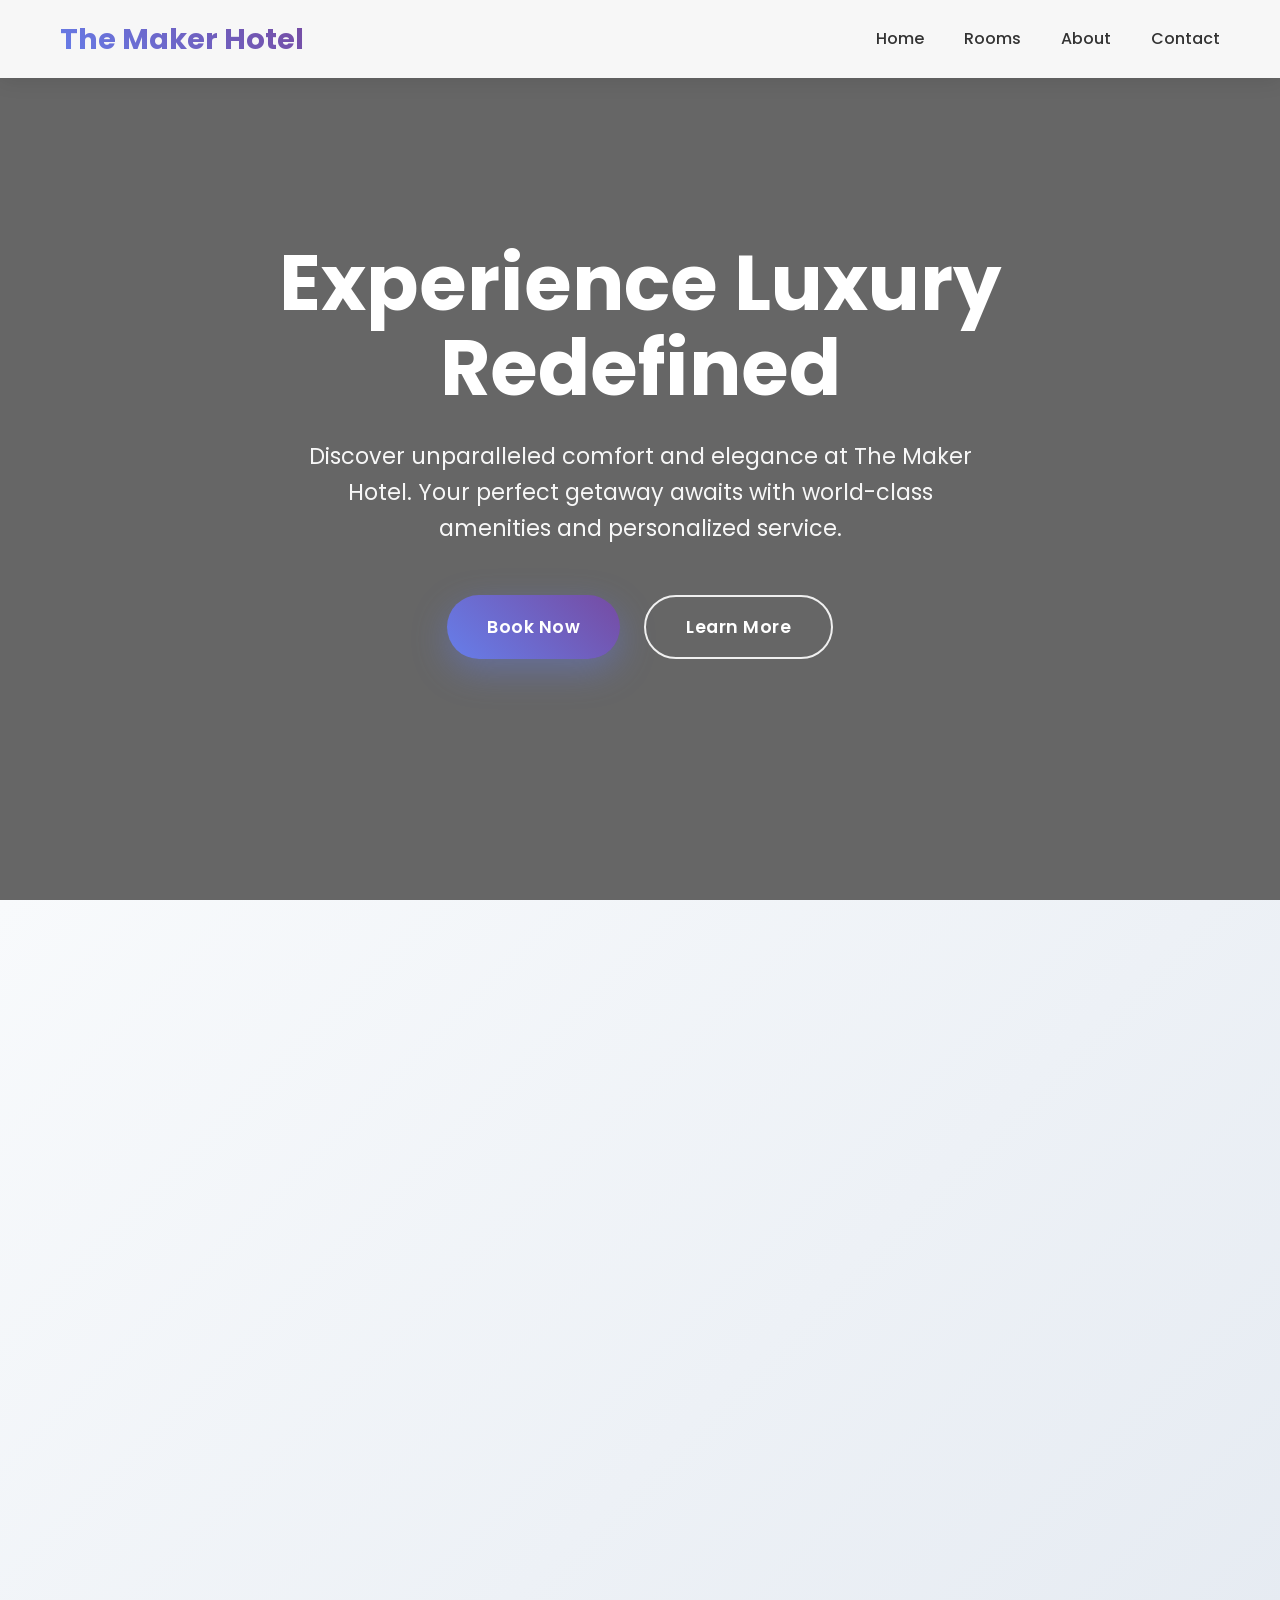
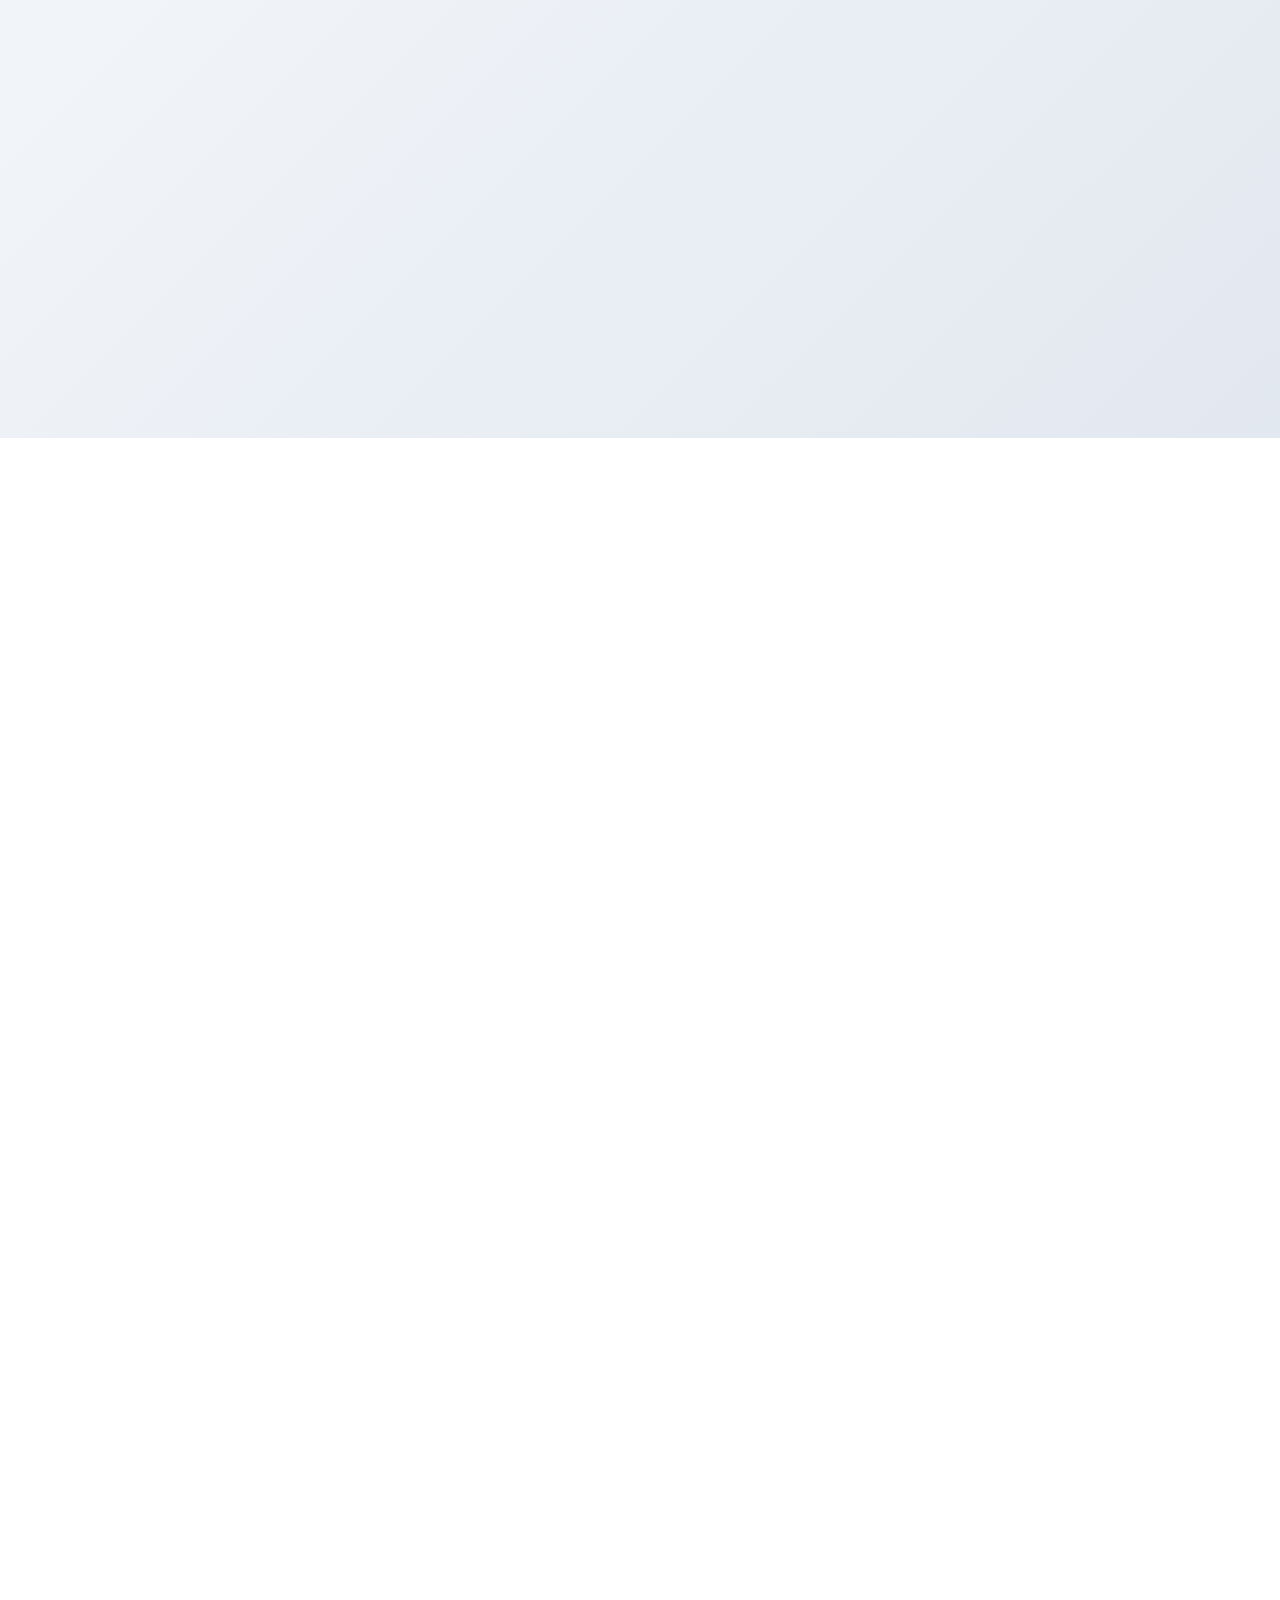
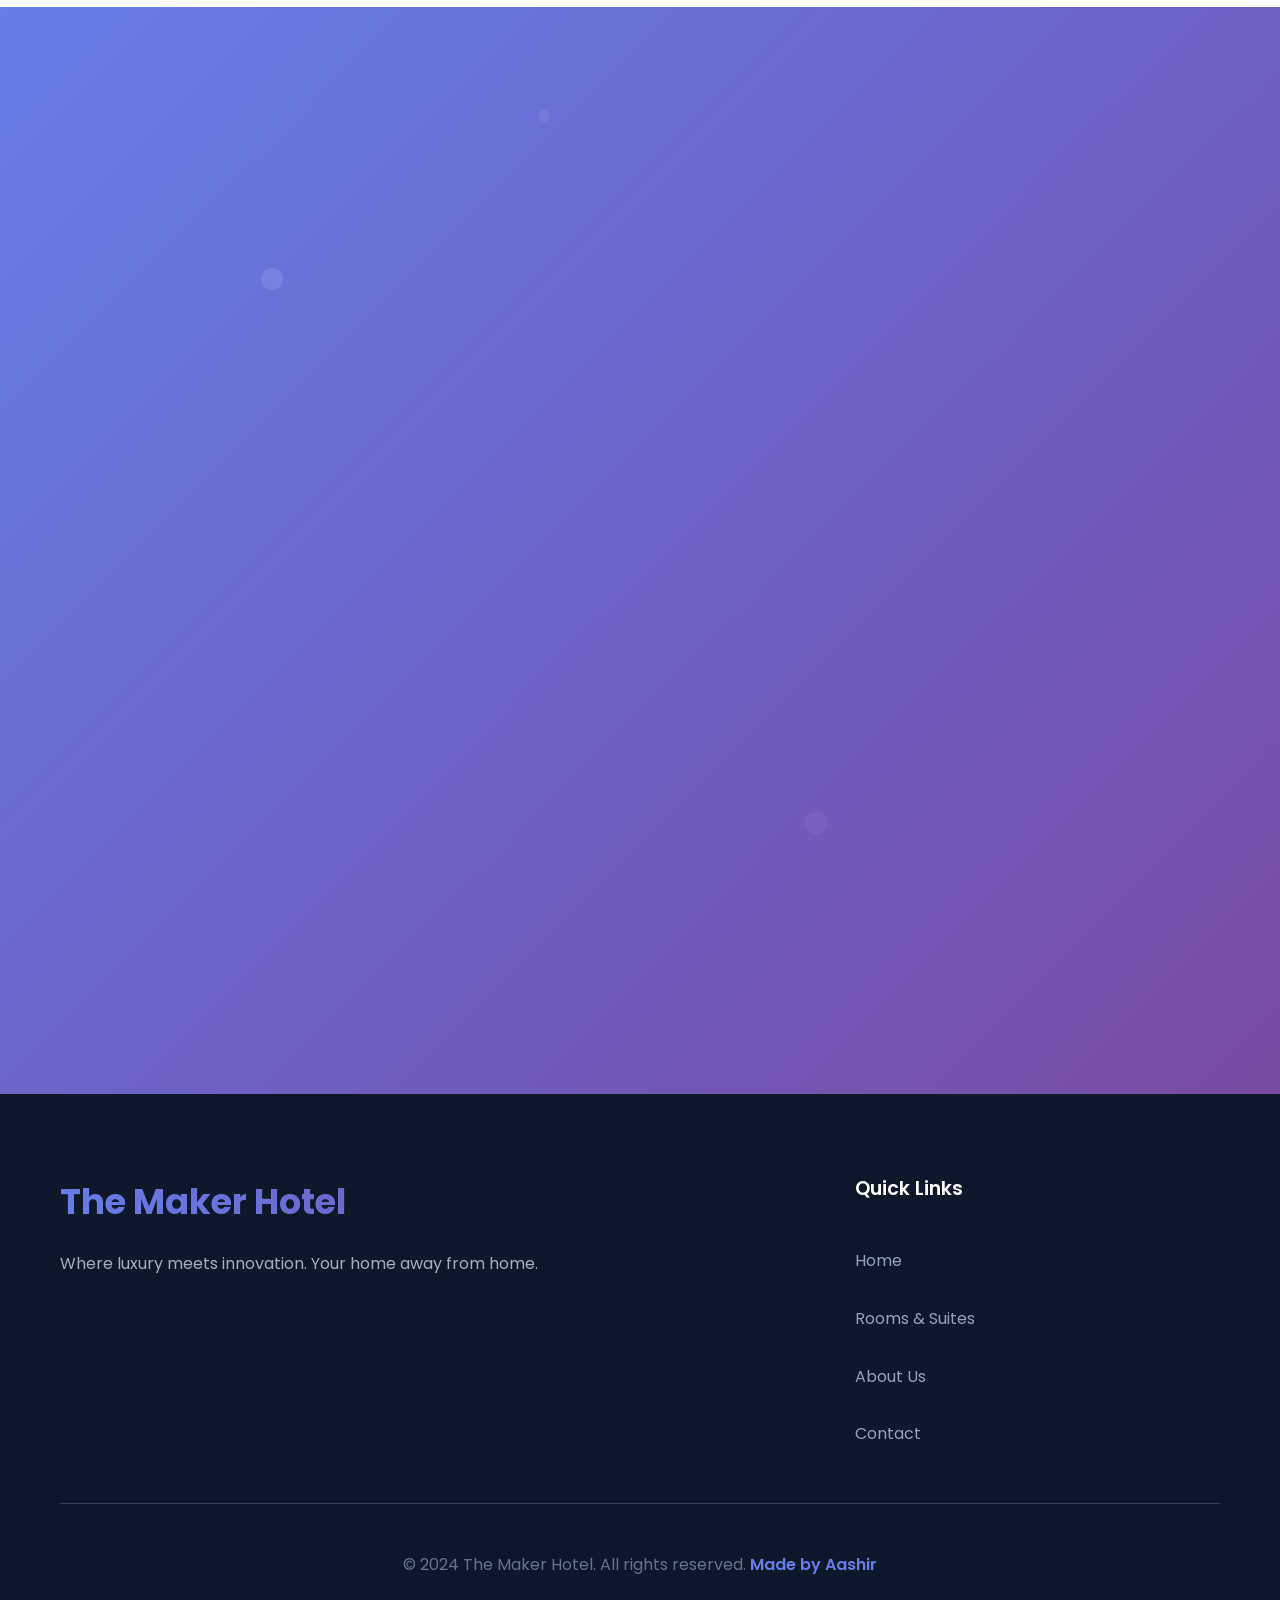
==== Hotel clone/index.html @ bcc11d8f "hotel clone Co-authored-by: Copilot <copilot@github.com>" ====
<!DOCTYPE html>
<html lang="en">
<head>
    <meta charset="UTF-8">
    <meta name="viewport" content="width=device-width, initial-scale=1.0">
    <title>The Maker Hotel - Luxury & Comfort</title>
    <link href="https://fonts.googleapis.com/css2?family=Poppins:wght@300;400;600;700&display=swap" rel="stylesheet">
    <link rel="stylesheet" href="styles.css">
</head>
<body>
    <!-- Header -->
    <header class="header">
        <nav class="navbar">
            <div class="nav-container">
                <div class="logo">
                    <h2>The Maker Hotel</h2>
                </div>
                <ul class="nav-menu" id="navMenu">
                    <li><a href="#home">Home</a></li>
                    <li><a href="#rooms">Rooms</a></li>
                    <li><a href="#about">About</a></li>
                    <li><a href="#contact">Contact</a></li>
                </ul>
                <div class="hamburger" id="hamburger">
                    <span></span>
                    <span></span>
                    <span></span>
                </div>
            </div>
        </nav>
    </header>

    <!-- Hero Section -->
    <section id="home" class="hero">
        <div class="hero-content">
            <h1>Experience Luxury Redefined</h1>
            <p>Discover unparalleled comfort and elegance at The Maker Hotel. Your perfect getaway awaits with world-class amenities and personalized service.</p>
            <div class="hero-buttons">
                <a href="#rooms" class="btn btn-primary">Book Now</a>
                <a href="#about" class="btn btn-secondary">Learn More</a>
            </div>
        </div>
    </section>

    <!-- Rooms Section -->
    <section id="rooms" class="rooms">
        <div class="container">
            <h2 class="section-title fade-in-up">Our Signature Rooms</h2>
            <div class="rooms-grid">
                <article class="room-card fade-in-up">
                    <div class="room-image">
                        <img src="https://images.unsplash.com/photo-1571896349842-33c89424de2d?w=500&h=300&fit=crop" alt="Deluxe Suite" loading="lazy">
                    </div>
                    <div class="room-info">
                        <h3>Deluxe Suite</h3>
                        <p>Spacious 650 sq ft suite featuring modern amenities, king bed, and breathtaking city skyline views from private balcony.</p>
                        <div class="room-price">$250<span>/night</span></div>
                        <a href="#" class="btn btn-primary">Book Now</a>
                    </div>
                </article>
                <article class="room-card fade-in-up">
                    <div class="room-image">
                        <img src="https://images.unsplash.com/photo-1566073771259-6a8506099945?w=500&h=300&fit=crop" alt="Executive Room" loading="lazy">
                    </div>
                    <div class="room-info">
                        <h3>Executive Room</h3>
                        <p>Perfect for business travelers with ergonomic work desk, high-speed WiFi, and premium business amenities.</p>
                        <div class="room-price">$180<span>/night</span></div>
                        <a href="#" class="btn btn-primary">Book Now</a>
                    </div>
                </article>
                <article class="room-card fade-in-up">
                    <div class="room-image">
                        <img src="https://images.unsplash.com/photo-1578683015141-399f1f23f8bb?w=500&h=300&fit=crop" alt="Family Suite" loading="lazy">
                    </div>
                    <div class="room-info">
                        <h3>Family Suite</h3>
                        <p>Comfortable 2-bedroom suite perfect for families, with connecting rooms, kids amenities, and spacious living area.</p>
                        <div class="room-price">$320<span>/night</span></div>
                        <a href="#" class="btn btn-primary">Book Now</a>
                    </div>
                </article>
            </div>
        </div>
    </section>

    <!-- About Section -->
    <section id="about" class="about">
        <div class="container">
            <div class="about-content fade-in-up">
                <div class="about-text">
                    <h2>Why Choose The Maker Hotel?</h2>
                    <p>Located in the vibrant heart of the city, The Maker Hotel seamlessly blends contemporary luxury with genuine hospitality. Our cutting-edge design and world-class facilities create an unforgettable experience for leisure and business travelers alike.</p>
                    <ul class="features">
                        <li>✓ 24/7 Personalized Concierge</li>
                        <li>✓ Rooftop Infinity Pool & Spa</li>
                        <li>✓ Michelin-Starred Restaurant</li>
                        <li>✓ Complimentary High-Speed WiFi</li>
                        <li>✓ 24-Hour Fitness Center</li>
                        <li>✓ Valet Parking & EV Charging</li>
                    </ul>
                </div>
                <div class="about-image">
                    <img src="https://images.unsplash.com/photo-1564507592333-c9164b6b0ce5?w=600&h=450&fit=crop" alt="Hotel Lobby" loading="lazy">
                </div>
            </div>
        </div>
    </section>

    <!-- Contact Section -->
    <section id="contact" class="contact">
        <div class="container">
            <h2 class="section-title fade-in-up">Get In Touch</h2>
            <div class="contact-content fade-in-up">
                <div class="contact-info">
                    <div class="contact-item">
                        <h3>📍 Address</h3>
                        <p>123 Maker Street<br>City Center, NYC 10001<br>United States</p>
                    </div>
                    <div class="contact-item">
                        <h3>📞 Phone</h3>
                        <p>+1 (555) 123-4567<br>Available 24/7</p>
                    </div>
                    <div class="contact-item">
                        <h3>✉️ Email</h3>
                        <p>hello@themakerhotel.com<br>reservations@themakerhotel.com</p>
                    </div>
                </div>
                <form class="contact-form" onsubmit="alert('Thank you for your message! We will contact you within 24 hours.'); return false;">
                    <input type="text" placeholder="Your Name *" required>
                    <input type="email" placeholder="Your Email *" required>
                    <input type="tel" placeholder="Your Phone">
                    <textarea placeholder="Tell us about your stay requirements..." rows="5" required></textarea>
                    <button type="submit" class="btn btn-primary">Send Message</button>
                </form>
            </div>
        </div>
    </section>

    <!-- Footer -->
    <footer class="footer">
        <div class="container">
            <div class="footer-content">
                <div class="footer-brand">
                    <h3>The Maker Hotel</h3>
                    <p>Where luxury meets innovation. Your home away from home.</p>
                </div>
                <div class="footer-links">
                    <h4>Quick Links</h4>
                    <a href="#home">Home</a>
                    <a href="#rooms">Rooms & Suites</a>
                    <a href="#about">About Us</a>
                    <a href="#contact">Contact</a>
                </div>
            </div>
            <div class="footer-bottom">
                <p>&copy; 2024 The Maker Hotel. All rights reserved. <strong>Made by Aashir</strong></p>
            </div>
        </div>
    </footer>
</body>
</html>
---- Hotel clone/styles.css ----
/* Reset & Base Styles */
* {
    margin: 0;
    padding: 0;
    box-sizing: border-box;
}

body {
    font-family: 'Poppins', sans-serif;
    line-height: 1.6;
    color: #333;
    overflow-x: hidden;
}

.container {
    max-width: 1200px;
    margin: 0 auto;
    padding: 0 20px;
}

/* Header */
.header {
    position: fixed;
    top: 0;
    width: 100%;
    background: rgba(255, 255, 255, 0.95);
    backdrop-filter: blur(10px);
    z-index: 1000;
    box-shadow: 0 2px 20px rgba(0,0,0,0.1);
}

.navbar {
    padding: 1rem 0;
}

.nav-container {
    max-width: 1200px;
    margin: 0 auto;
    padding: 0 20px;
    display: flex;
    justify-content: space-between;
    align-items: center;
}

.logo h2 {
    background: linear-gradient(45deg, #667eea 0%, #764ba2 100%);
    background-clip: text;
    -webkit-background-clip: text;
    -webkit-text-fill-color: transparent;
    font-weight: 700;
    font-size: 1.8rem;
}

.nav-menu {
    display: flex;
    list-style: none;
    gap: 2.5rem;
}

.nav-menu a {
    text-decoration: none;
    color: #333;
    font-weight: 500;
    font-size: 1rem;
    transition: color 0.3s ease;
    position: relative;
    padding: 0.5rem 0;
}

.nav-menu a:hover {
    color: #667eea;
}

.nav-menu a:hover::after {
    content: '';
    position: absolute;
    width: 100%;
    height: 2px;
    bottom: 0;
    left: 0;
    background: linear-gradient(45deg, #667eea, #764ba2);
    border-radius: 1px;
}

.hamburger {
    display: none;
    flex-direction: column;
    cursor: pointer;
    gap: 4px;
}

.hamburger span {
    width: 25px;
    height: 3px;
    background: #333;
    transition: all 0.3s ease;
    border-radius: 2px;
}

/* Hero Section */
.hero {
    height: 100vh;
    background: linear-gradient(rgba(0,0,0,0.6), rgba(0,0,0,0.6)), 
                url('https://images.unsplash.com/photo-1566073771259-6a8506099945?w=1920&h=1080&fit=crop');
    background-size: cover;
    background-position: center;
    background-attachment: fixed;
    display: flex;
    align-items: center;
    justify-content: center;
    text-align: center;
    color: white;
}

.hero-content {
    max-width: 900px;
    padding: 0 20px;
}

.hero-content h1 {
    font-size: clamp(2.8rem, 6vw, 5rem);
    margin-bottom: 1.8rem;
    font-weight: 700;
    line-height: 1.1;
}

.hero-content p {
    font-size: clamp(1.1rem, 2.5vw, 1.4rem);
    margin-bottom: 3rem;
    opacity: 0.95;
    max-width: 700px;
    margin-left: auto;
    margin-right: auto;
}

.hero-buttons {
    display: flex;
    gap: 1.5rem;
    justify-content: center;
    flex-wrap: wrap;
}

.btn {
    padding: 16px 40px;
    border-radius: 50px;
    text-decoration: none;
    font-weight: 600;
    font-size: 1.1rem;
    transition: all 0.4s cubic-bezier(0.4, 0, 0.2, 1);
    display: inline-flex;
    align-items: center;
    gap: 12px;
    letter-spacing: 0.5px;
}

.btn-primary {
    background: linear-gradient(45deg, #667eea 0%, #764ba2 100%);
    color: white;
    box-shadow: 0 12px 35px rgba(102, 126, 234, 0.4);
}

.btn-primary:hover {
    transform: translateY(-6px);
    box-shadow: 0 25px 50px rgba(102, 126, 234, 0.5);
}

.btn-secondary {
    background: transparent;
    color: white;
    border: 2px solid rgba(255,255,255,0.9);
}

.btn-secondary:hover {
    background: rgba(255,255,255,0.95);
    color: #333;
    transform: translateY(-4px);
    box-shadow: 0 15px 35px rgba(0,0,0,0.2);
}

/* Section Titles */
.section-title {
    text-align: center;
    font-size: clamp(2.2rem, 5vw, 3.5rem);
    margin-bottom: 5rem;
    color: #2c3e50;
    position: relative;
    font-weight: 700;
}

.section-title::after {
    content: '';
    position: absolute;
    width: 100px;
    height: 5px;
    background: linear-gradient(45deg, #667eea, #764ba2);
    bottom: -20px;
    left: 50%;
    transform: translateX(-50%);
    border-radius: 3px;
}

/* Rooms Section */
.rooms {
    padding: 140px 0;
    background: linear-gradient(135deg, #f8fafc 0%, #e2e8f0 100%);
}

.rooms-grid {
    display: flex;
    gap: 2.5rem;
    flex-wrap: wrap;
    justify-content: center;
}

.room-card {
    background: white;
    border-radius: 30px;
    overflow: hidden;
    box-shadow: 0 30px 60px rgba(0,0,0,0.12);
    transition: all 0.5s cubic-bezier(0.4, 0, 0.2, 1);
    flex: 1;
    min-width: 340px;
    max-width: 400px;
}

.room-card:hover {
    transform: translateY(-20px) scale(1.02);
    box-shadow: 0 50px 100px rgba(0,0,0,0.2);
}

.room-image {
    height: 250px;
    overflow: hidden;
}

.room-image img {
    width: 100%;
    height: 100%;
    object-fit: cover;
    transition: transform 0.6s ease;
}

.room-card:hover .room-image img {
    transform: scale(1.15);
}

.room-info {
    padding: 3rem 2.5rem 2.5rem;
}

.room-info h3 {
    font-size: 1.8rem;
    margin-bottom: 1.2rem;
    color: #2c3e50;
    font-weight: 700;
}

.room-info p {
    color: #64748b;
    margin-bottom: 2rem;
    line-height: 1.8;
}

.room-price {
    font-size: 1.8rem;
    font-weight: 800;
    color: #667eea;
    margin-bottom: 2rem;
}

.room-price span {
    font-size: 1rem;
    font-weight: 500;
    color: #94a3b8;
}

/* About Section */
.about {
    padding: 140px 0;
    background: #ffffff;
}

.about-content {
    display: flex;
    gap: 6rem;
    align-items: flex-start;
    flex-wrap: wrap;
}

.about-text {
    flex: 1;
    min-width: 320px;
}

.about-text h2 {
    font-size: clamp(2.5rem, 5vw, 3.5rem);
    margin-bottom: 2rem;
    color: #1e293b;
    line-height: 1.1;
}

.about-text p {
    font-size: 1.2rem;
    color: #64748b;
    margin-bottom: 3rem;
    line-height: 1.9;
}

.features {
    list-style: none;
    display: flex;
    flex-direction: column;
    gap: 1.2rem;
}

.features li {
    font-size: 1.15rem;
    color: #475569;
    padding: 1.2rem 1.5rem;
    background: linear-gradient(135deg, #f1f5f9, #e2e8f0);
    border-radius: 16px;
    border-left: 5px solid #667eea;
    transition: all 0.3s ease;
}

.features li:hover {
    transform: translateX(8px);
    box-shadow: 0 10px 30px rgba(102, 126, 234, 0.15);
}

.about-image {
    flex: 1;
    min-width: 320px;
}

.about-image img {
    width: 100%;
    border-radius: 30px;
    box-shadow: 0 40px 80px rgba(0,0,0,0.15);
}

/* Contact Section */
.contact {
    padding: 140px 0;
    background: linear-gradient(135deg, #667eea 0%, #764ba2 100%);
    color: white;
    position: relative;
    overflow: hidden;
}

.contact::before {
    content: '';
    position: absolute;
    top: 0;
    left: 0;
    right: 0;
    bottom: 0;
    background: url('data:image/svg+xml,<svg xmlns="http://www.w3.org/2000/svg" viewBox="0 0 100 100"><defs><pattern id="grain" width="100" height="100" patternUnits="userSpaceOnUse"><circle cx="25" cy="25" r="1" fill="white" opacity="0.1"/><circle cx="75" cy="75" r="1" fill="white" opacity="0.05"/><circle cx="50" cy="10" r="0.5" fill="white" opacity="0.08"/></pattern></defs><rect width="100" height="100" fill="url(%23grain)"/></svg>');
    pointer-events: none;
}

.contact-content {
    display: flex;
    gap: 6rem;
    flex-wrap: wrap;
    align-items: flex-start;
    position: relative;
    z-index: 1;
}

.contact-info {
    flex: 1;
    min-width: 300px;
}

.contact-item {
    margin-bottom: 3rem;
    opacity: 0.95;
}

.contact-item h3 {
    font-size: 1.5rem;
    margin-bottom: 1rem;
    color: white;
    display: flex;
    align-items: center;
    gap: 12px;
}

.contact-item p {
    line-height: 1.7;
    font-size: 1.1rem;
}

.contact-form {
    flex: 1;
    min-width: 320px;
    display: flex;
    flex-direction: column;
    gap: 1.8rem;
    background: rgba(255,255,255,0.12);
    padding: 3rem;
    border-radius: 30px;
    backdrop-filter: blur(20px);
    border: 1px solid rgba(255,255,255,0.2);
}

.contact-form input,
.contact-form textarea {
    padding: 20px;
    border: none;
    border-radius: 20px;
    font-family: inherit;
    font-size: 1.05rem;
    background: rgba(255,255,255,0.92);
    color: #333;
    transition: all 0.4s ease;
}

.contact-form input::placeholder,
.contact-form textarea::placeholder {
    color: #94a3b8;
}

.contact-form input:focus,
.contact-form textarea:focus {
    outline: none;
    background: white;
    transform: translateY(-3px);
    box-shadow: 0 20px 40px rgba(0,0,0,0.15);
}

.contact-form textarea {
    resize: vertical;
    min-height: 140px;
}

/* Footer */
.footer {
    background: #0f172a;
    color: #cbd5e1;
    padding: 5rem 0 2rem;
}

.footer-content {
    display: flex;
    justify-content: space-between;
    align-items: flex-start;
    flex-wrap: wrap;
    gap: 4rem;
    margin-bottom: 3rem;
}

.footer-brand {
    flex: 2;
    min-width: 280px;
}

.footer-brand h3 {
    font-size: 2.2rem;
    background: linear-gradient(45deg, #667eea, #764ba2);
    background-clip: text;
    -webkit-background-clip: text;
    -webkit-text-fill-color: transparent;
    margin-bottom: 1.2rem;
    font-weight: 700;
}

.footer-brand p {
    opacity: 0.8;
    line-height: 1.7;
}

.footer-links {
    display: flex;
    flex-direction: column;
    gap: 1rem;
    flex: 1;
}

.footer-links h4 {
    color: white;
    margin-bottom: 1.2rem;
    font-size: 1.2rem;
    font-weight: 600;
}

.footer-links a {
    color: #94a3b8;
    text-decoration: none;
    transition: all 0.3s ease;
    padding: 0.5rem 0;
}

.footer-links a:hover {
    color: #667eea;
    transform: translateX(8px);
}

.footer-bottom {
    text-align: center;
    padding-top: 3rem;
    border-top: 1px solid #334155;
    color: #64748b;
    font-size: 1rem;
}

.footer-bottom strong {
    color: #667eea;
    font-weight: 600;
}

/* Animations */
.fade-in-up {
    opacity: 0;
    transform: translateY(50px);
    transition: all 1s cubic-bezier(0.4, 0, 0.2, 1);
}

.fade-in-up.visible {
    opacity: 1;
    transform: translateY(0);
}

/* Responsive Design */
@media (max-width: 1200px) {
    .about-content,
    .contact-content {
        flex-direction: column;
        gap: 4rem;
    }
}

@media (max-width: 768px) {
    .hamburger {
        display: flex;
    }

    .nav-menu {
        position: fixed;
        left: -100%;
        top: 85px;
        flex-direction: column;
        background: rgba(255,255,255,0.98);
        width: 100%;
        text-align: center;
        padding: 4rem 0;
        box-shadow: 0 20px 40px rgba(0,0,0,0.1);
        transition: left 0.4s ease;
        gap: 1.5rem;
    }

    .nav-menu.active {
        left: 0;
    }

    .hero-buttons {
        flex-direction: column;
        align-items: center;
    }

    .rooms-grid {
        flex-direction: column;
        align-items: center;
    }

    .room-card {
        min-width: 100%;
        max-width: 450px;
    }

    .footer-content {
        flex-direction: column;
        text-align: center;
        gap: 3rem;
    }
}

@media (max-width: 480px) {
    .hero-content {
        padding: 0 15px;
    }

    .hero-content h1 {
        font-size: 2.5rem;
    }

    .section-title {
        font-size: 2.2rem;
    }

    .contact-form {
        padding: 2.5rem 2rem;
    }

    .btn {
        padding: 14px 30px;
        font-size: 1rem;
        width: 100%;
        justify-content: center;
    }

    .room-info {
        padding: 2rem 2rem 2rem;
    }
}

/* Performance */
img {
    max-width: 100%;
    height: auto;
}
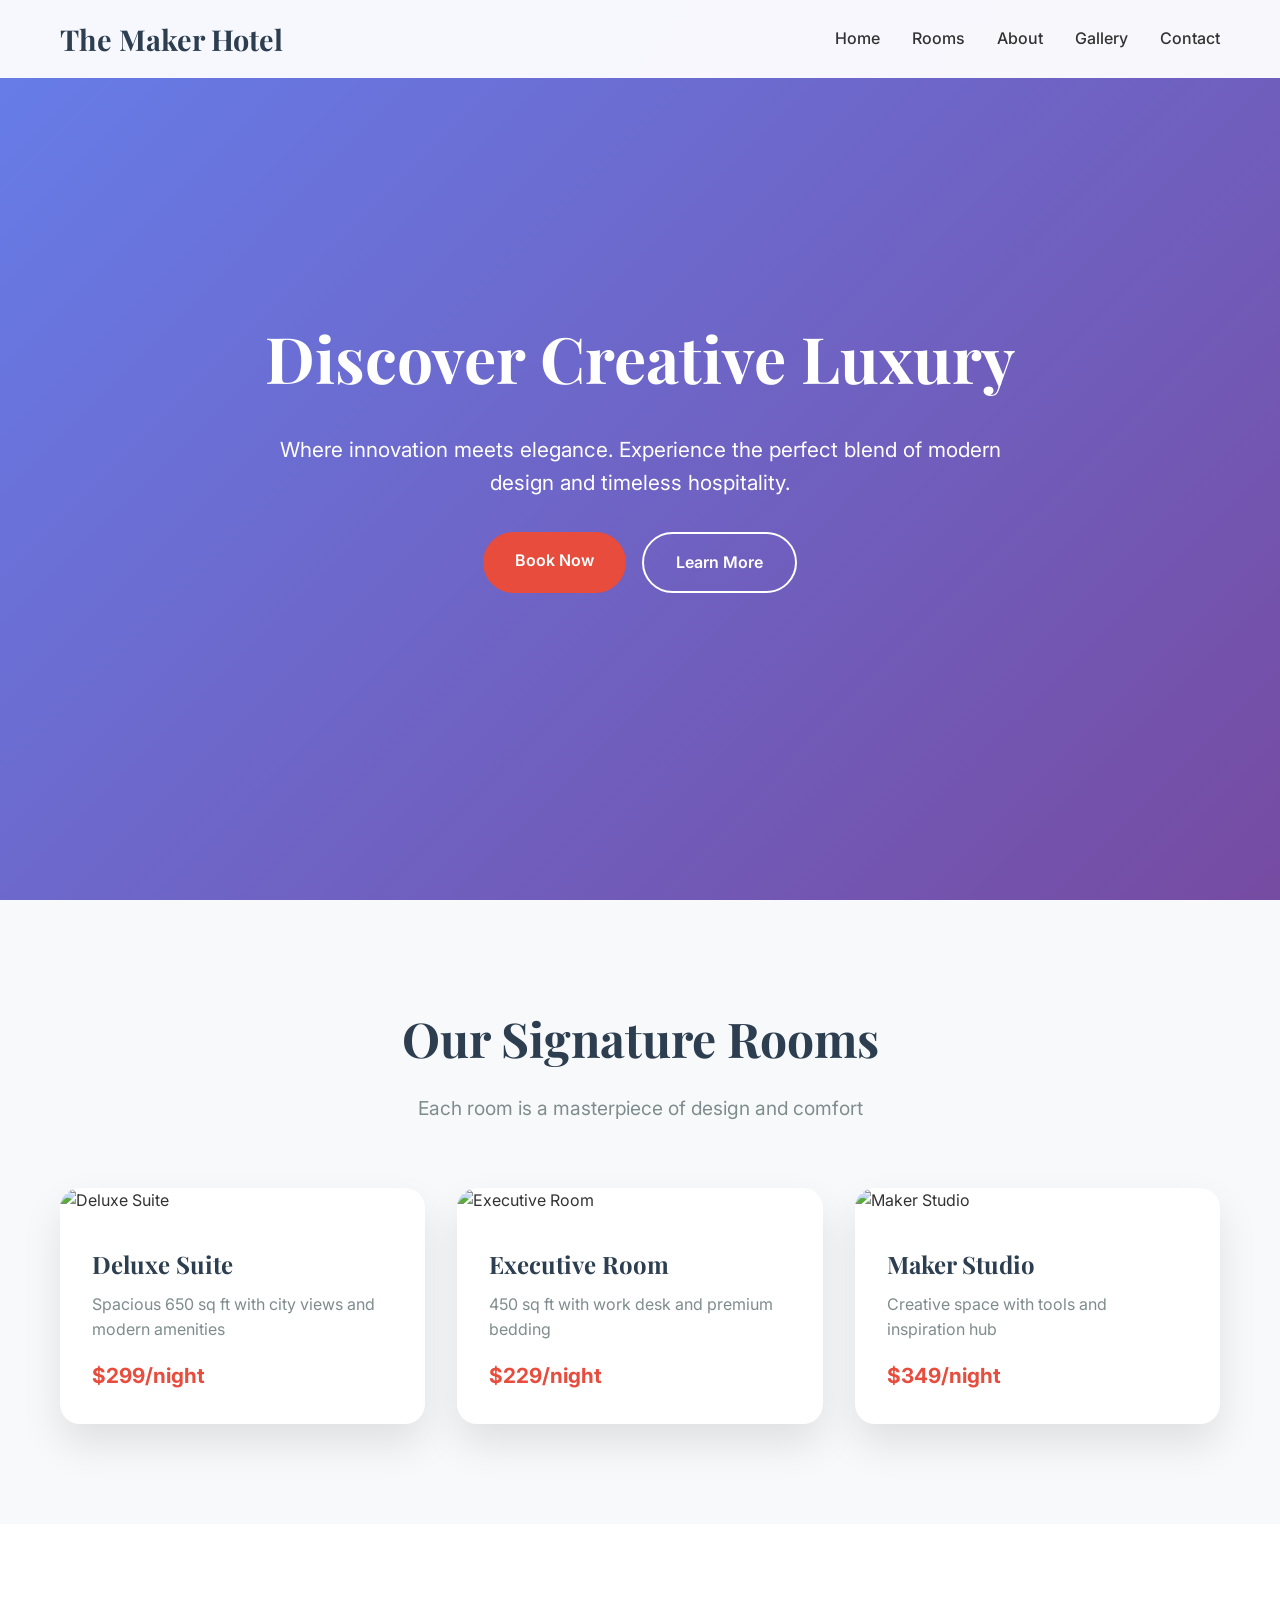
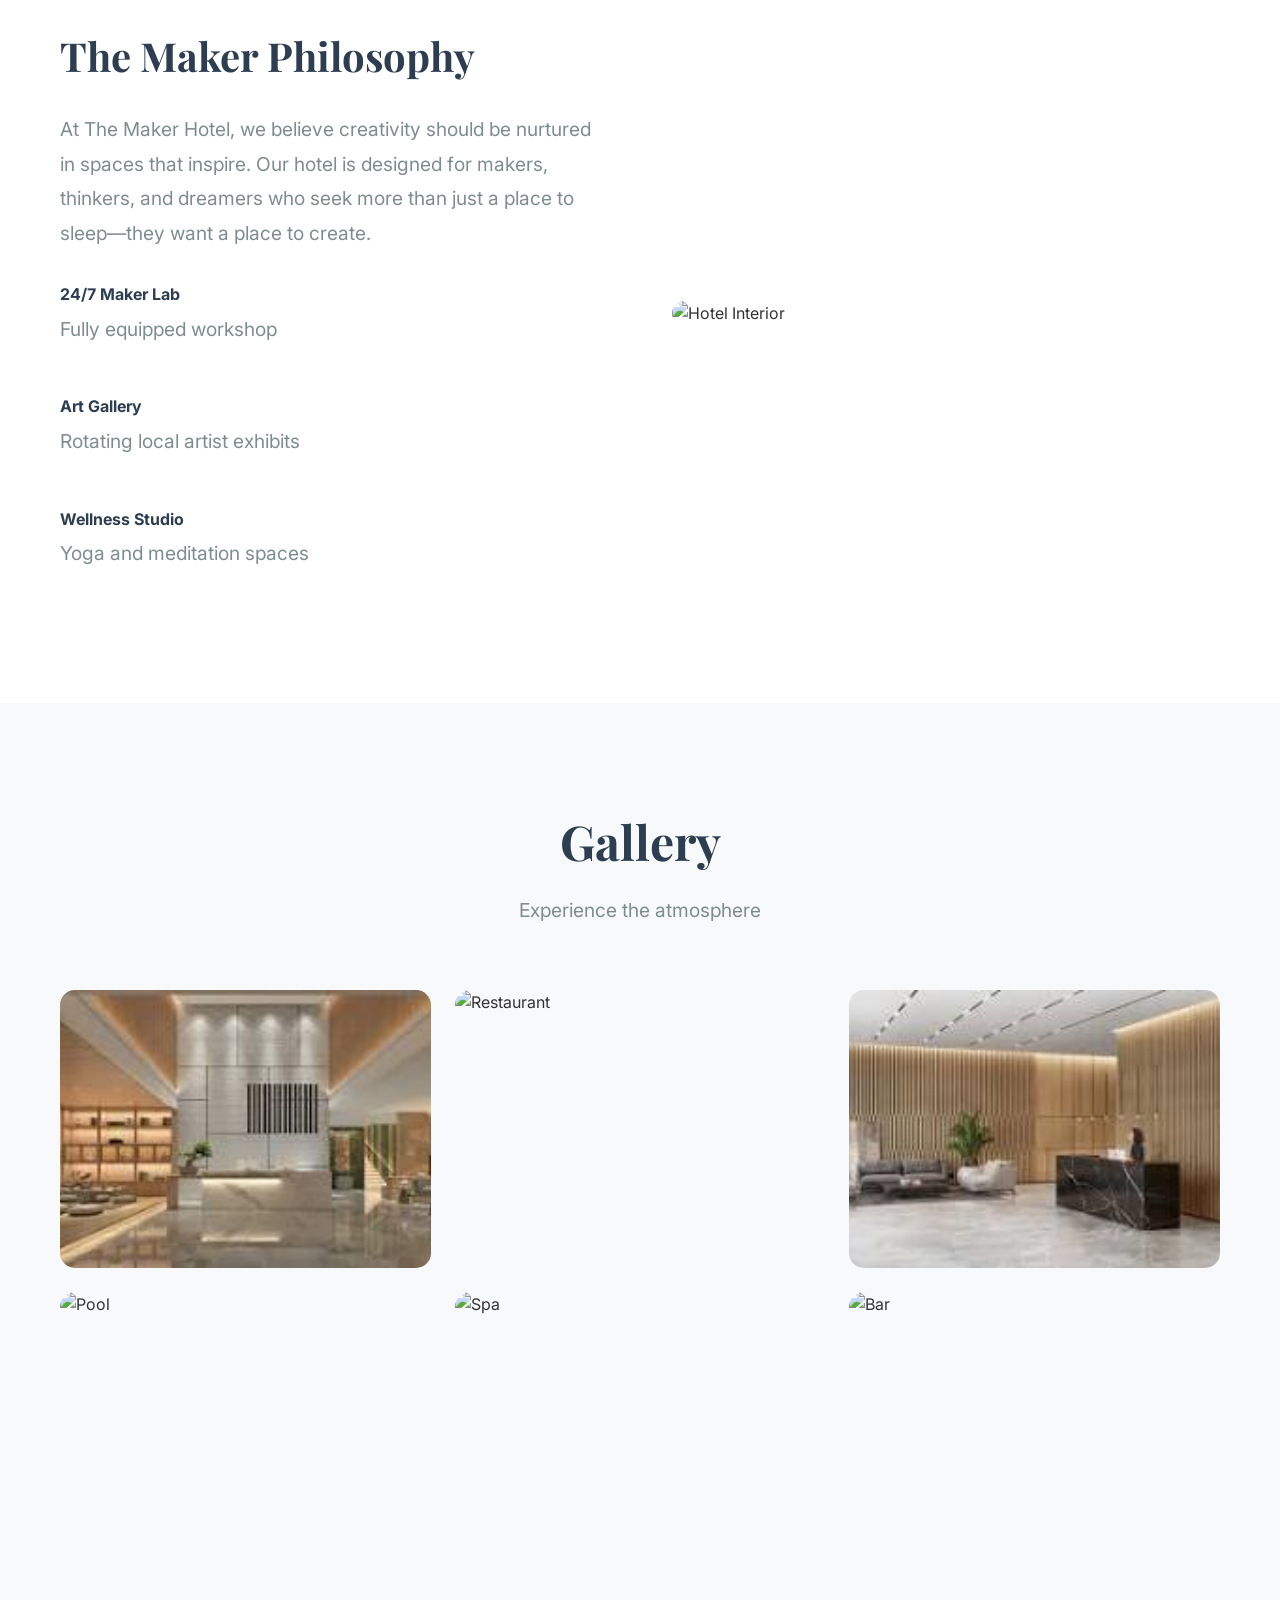
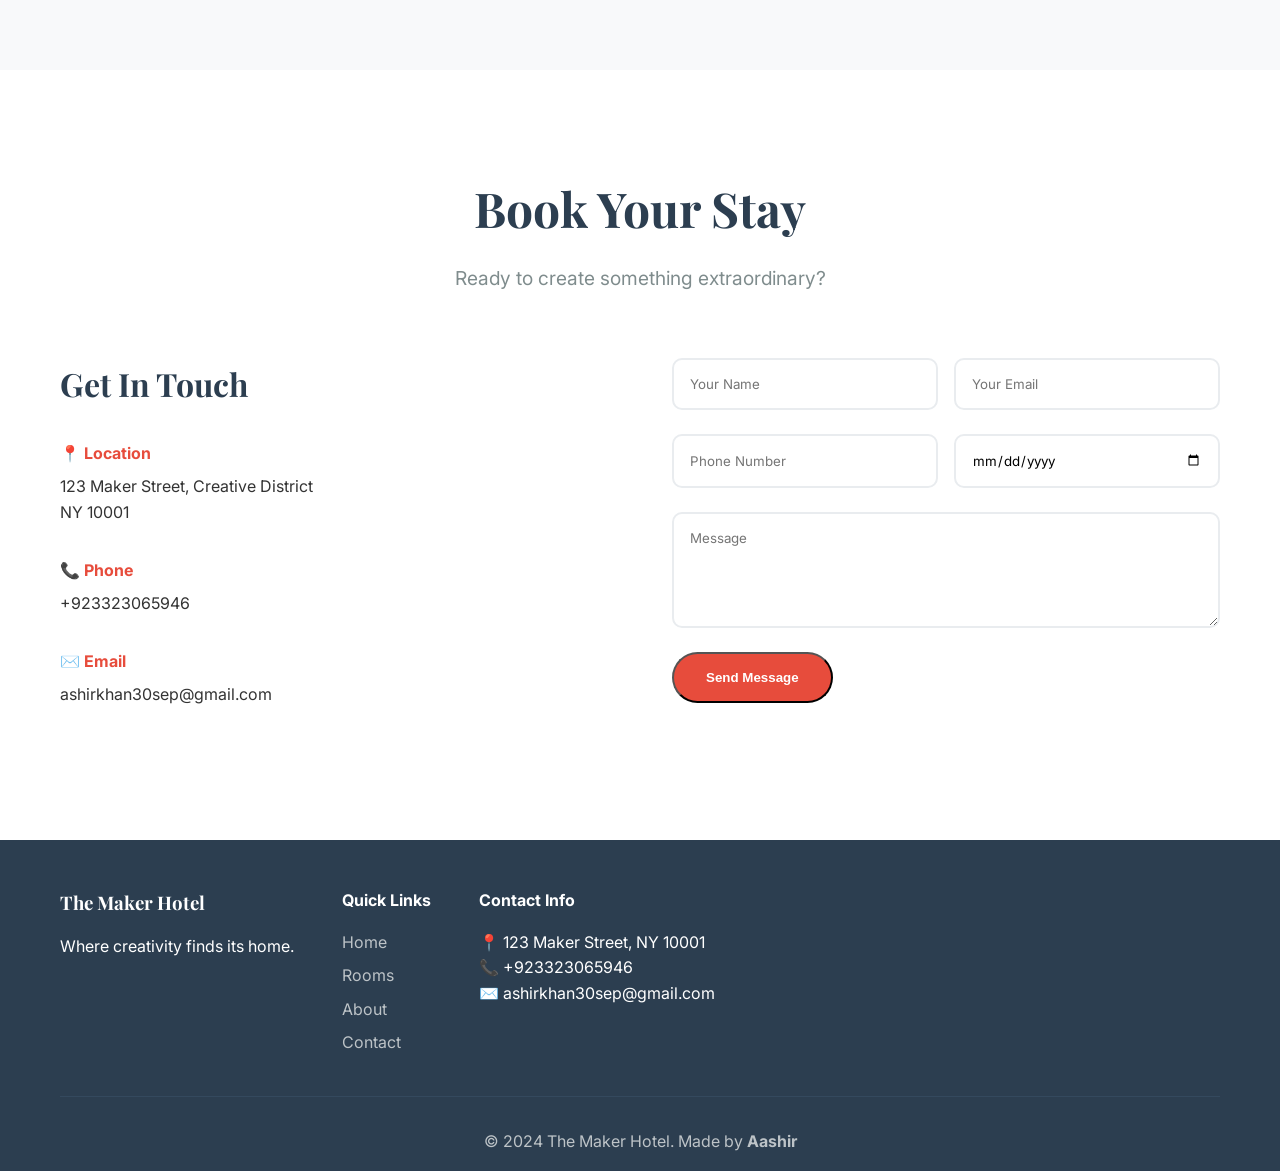
==== commit 876f4492: "Hotel Clone" ====
--- a/Hotel clone/index.html
+++ b/Hotel clone/index.html
@@ -3,9 +3,9 @@
 <head>
     <meta charset="UTF-8">
     <meta name="viewport" content="width=device-width, initial-scale=1.0">
-    <title>The Maker Hotel - Luxury & Comfort</title>
-    <link href="https://fonts.googleapis.com/css2?family=Poppins:wght@300;400;600;700&display=swap" rel="stylesheet">
+    <title>The Maker Hotel - Luxury & Creativity</title>
     <link rel="stylesheet" href="styles.css">
+    <link href="https://fonts.googleapis.com/css2?family=Playfair+Display:wght@400;700&family=Inter:wght@300;400;500;600&display=swap" rel="stylesheet">
 </head>
 <body>
     <!-- Header -->
@@ -15,13 +15,14 @@
                 <div class="logo">
                     <h2>The Maker Hotel</h2>
                 </div>
-                <ul class="nav-menu" id="navMenu">
+                <ul class="nav-menu">
                     <li><a href="#home">Home</a></li>
                     <li><a href="#rooms">Rooms</a></li>
                     <li><a href="#about">About</a></li>
+                    <li><a href="#gallery">Gallery</a></li>
                     <li><a href="#contact">Contact</a></li>
                 </ul>
-                <div class="hamburger" id="hamburger">
+                <div class="hamburger">
                     <span></span>
                     <span></span>
                     <span></span>
@@ -33,8 +34,8 @@
     <!-- Hero Section -->
     <section id="home" class="hero">
         <div class="hero-content">
-            <h1>Experience Luxury Redefined</h1>
-            <p>Discover unparalleled comfort and elegance at The Maker Hotel. Your perfect getaway awaits with world-class amenities and personalized service.</p>
+            <h1>Discover Creative Luxury</h1>
+            <p>Where innovation meets elegance. Experience the perfect blend of modern design and timeless hospitality.</p>
             <div class="hero-buttons">
                 <a href="#rooms" class="btn btn-primary">Book Now</a>
                 <a href="#about" class="btn btn-secondary">Learn More</a>
@@ -45,41 +46,41 @@
     <!-- Rooms Section -->
     <section id="rooms" class="rooms">
         <div class="container">
-            <h2 class="section-title fade-in-up">Our Signature Rooms</h2>
+            <div class="section-header">
+                <h2>Our Signature Rooms</h2>
+                <p>Each room is a masterpiece of design and comfort</p>
+            </div>
             <div class="rooms-grid">
-                <article class="room-card fade-in-up">
+                <div class="room-card">
                     <div class="room-image">
-                        <img src="https://images.unsplash.com/photo-1571896349842-33c89424de2d?w=500&h=300&fit=crop" alt="Deluxe Suite" loading="lazy">
+                        <img src="https://images.unsplash.com/photo-1571896349840-0d6f5f44a7ab?w=400&h=300&fit=crop" alt="Deluxe Suite">
                     </div>
                     <div class="room-info">
                         <h3>Deluxe Suite</h3>
-                        <p>Spacious 650 sq ft suite featuring modern amenities, king bed, and breathtaking city skyline views from private balcony.</p>
-                        <div class="room-price">$250<span>/night</span></div>
-                        <a href="#" class="btn btn-primary">Book Now</a>
-                    </div>
-                </article>
-                <article class="room-card fade-in-up">
+                        <p>Spacious 650 sq ft with city views and modern amenities</p>
+                        <div class="room-price">$299/night</div>
+                    </div>
+                </div>
+                <div class="room-card">
                     <div class="room-image">
-                        <img src="https://images.unsplash.com/photo-1566073771259-6a8506099945?w=500&h=300&fit=crop" alt="Executive Room" loading="lazy">
+                        <img src="https://images.unsplash.com/photo-1566073771259-6a8506099945?w=400&h=300&fit=crop" alt="Executive Room">
                     </div>
                     <div class="room-info">
                         <h3>Executive Room</h3>
-                        <p>Perfect for business travelers with ergonomic work desk, high-speed WiFi, and premium business amenities.</p>
-                        <div class="room-price">$180<span>/night</span></div>
-                        <a href="#" class="btn btn-primary">Book Now</a>
-                    </div>
-                </article>
-                <article class="room-card fade-in-up">
+                        <p>450 sq ft with work desk and premium bedding</p>
+                        <div class="room-price">$229/night</div>
+                    </div>
+                </div>
+                <div class="room-card">
                     <div class="room-image">
-                        <img src="https://images.unsplash.com/photo-1578683015141-399f1f23f8bb?w=500&h=300&fit=crop" alt="Family Suite" loading="lazy">
+                        <img src="https://images.unsplash.com/photo-1578683015141-399f22e92641?w=400&h=300&fit=crop" alt="Maker Studio">
                     </div>
                     <div class="room-info">
-                        <h3>Family Suite</h3>
-                        <p>Comfortable 2-bedroom suite perfect for families, with connecting rooms, kids amenities, and spacious living area.</p>
-                        <div class="room-price">$320<span>/night</span></div>
-                        <a href="#" class="btn btn-primary">Book Now</a>
-                    </div>
-                </article>
+                        <h3>Maker Studio</h3>
+                        <p>Creative space with tools and inspiration hub</p>
+                        <div class="room-price">$349/night</div>
+                    </div>
+                </div>
             </div>
         </div>
     </section>
@@ -87,21 +88,57 @@
     <!-- About Section -->
     <section id="about" class="about">
         <div class="container">
-            <div class="about-content fade-in-up">
+            <div class="about-content">
                 <div class="about-text">
-                    <h2>Why Choose The Maker Hotel?</h2>
-                    <p>Located in the vibrant heart of the city, The Maker Hotel seamlessly blends contemporary luxury with genuine hospitality. Our cutting-edge design and world-class facilities create an unforgettable experience for leisure and business travelers alike.</p>
-                    <ul class="features">
-                        <li>✓ 24/7 Personalized Concierge</li>
-                        <li>✓ Rooftop Infinity Pool & Spa</li>
-                        <li>✓ Michelin-Starred Restaurant</li>
-                        <li>✓ Complimentary High-Speed WiFi</li>
-                        <li>✓ 24-Hour Fitness Center</li>
-                        <li>✓ Valet Parking & EV Charging</li>
-                    </ul>
+                    <h2>The Maker Philosophy</h2>
+                    <p>At The Maker Hotel, we believe creativity should be nurtured in spaces that inspire. Our hotel is designed for makers, thinkers, and dreamers who seek more than just a place to sleep—they want a place to create.</p>
+                    <div class="features">
+                        <div class="feature">
+                            <h4>24/7 Maker Lab</h4>
+                            <p>Fully equipped workshop</p>
+                        </div>
+                        <div class="feature">
+                            <h4>Art Gallery</h4>
+                            <p>Rotating local artist exhibits</p>
+                        </div>
+                        <div class="feature">
+                            <h4>Wellness Studio</h4>
+                            <p>Yoga and meditation spaces</p>
+                        </div>
+                    </div>
                 </div>
                 <div class="about-image">
-                    <img src="https://images.unsplash.com/photo-1564507592333-c9164b6b0ce5?w=600&h=450&fit=crop" alt="Hotel Lobby" loading="lazy">
+                    <img src="https://images.unsplash.com/photo-1566073771259-6a8506099945?w=600&h=400&fit=crop" alt="Hotel Interior">
+                </div>
+            </div>
+        </div>
+    </section>
+
+    <!-- Gallery Section -->
+    <section id="gallery" class="gallery">
+        <div class="container">
+            <div class="section-header">
+                <h2>Gallery</h2>
+                <p>Experience the atmosphere</p>
+            </div>
+            <div class="gallery-grid">
+                <div class="gallery-item">
+                    <img src="[data-uri]" alt="Lobby">
+                </div>
+                <div class="gallery-item">
+                    <img src="https://images.unsplash.com/photo-1512917774080-9991f1c4c750?w=400&h=300&fit=crop" alt="Restaurant">
+                </div>
+                <div class="gallery-item">
+                    <img src="[data-uri]" alt="Room">
+                </div>
+                <div class="gallery-item">
+                    <img src="https://images.unsplash.com/photo-1551882547-ff40c63fe5fa?w=400&h=300&fit=crop" alt="Pool">
+                </div>
+                <div class="gallery-item">
+                    <img src="https://images.unsplash.com/photo-1582719478250-c89cae4dc85b?w=400&h=300&fit=crop" alt="Spa">
+                </div>
+                <div class="gallery-item">
+                    <img src="https://images.unsplash.com/photo-1566073771259-6a8506099945?w=400&h=300&fit=crop" alt="Bar">
                 </div>
             </div>
         </div>
@@ -110,27 +147,38 @@
     <!-- Contact Section -->
     <section id="contact" class="contact">
         <div class="container">
-            <h2 class="section-title fade-in-up">Get In Touch</h2>
-            <div class="contact-content fade-in-up">
+            <div class="section-header">
+                <h2>Book Your Stay</h2>
+                <p>Ready to create something extraordinary?</p>
+            </div>
+            <div class="contact-content">
                 <div class="contact-info">
+                    <h3>Get In Touch</h3>
                     <div class="contact-item">
-                        <h3>📍 Address</h3>
-                        <p>123 Maker Street<br>City Center, NYC 10001<br>United States</p>
+                        <h4>📍 Location</h4>
+                        <p>123 Maker Street, Creative District<br>NY 10001</p>
                     </div>
                     <div class="contact-item">
-                        <h3>📞 Phone</h3>
-                        <p>+1 (555) 123-4567<br>Available 24/7</p>
+                        <h4>📞 Phone</h4>
+                        <p>+923323065946</p>
                     </div>
                     <div class="contact-item">
-                        <h3>✉️ Email</h3>
-                        <p>hello@themakerhotel.com<br>reservations@themakerhotel.com</p>
-                    </div>
-                </div>
-                <form class="contact-form" onsubmit="alert('Thank you for your message! We will contact you within 24 hours.'); return false;">
-                    <input type="text" placeholder="Your Name *" required>
-                    <input type="email" placeholder="Your Email *" required>
-                    <input type="tel" placeholder="Your Phone">
-                    <textarea placeholder="Tell us about your stay requirements..." rows="5" required></textarea>
+                        <h4>✉️ Email</h4>
+                        <p>ashirkhan30sep@gmail.com</p>
+                    </div>
+                </div>
+                <form class="contact-form">
+                    <div class="form-group">
+                        <input type="text" placeholder="Your Name" required>
+                        <input type="email" placeholder="Your Email" required>
+                    </div>
+                    <div class="form-group">
+                        <input type="tel" placeholder="Phone Number">
+                        <input type="date" required>
+                    </div>
+                    <div class="form-group">
+                        <textarea placeholder="Message" rows="5"></textarea>
+                    </div>
                     <button type="submit" class="btn btn-primary">Send Message</button>
                 </form>
             </div>
@@ -143,20 +191,31 @@
             <div class="footer-content">
                 <div class="footer-brand">
                     <h3>The Maker Hotel</h3>
-                    <p>Where luxury meets innovation. Your home away from home.</p>
+                    <p>Where creativity finds its home.</p>
                 </div>
                 <div class="footer-links">
                     <h4>Quick Links</h4>
-                    <a href="#home">Home</a>
-                    <a href="#rooms">Rooms & Suites</a>
-                    <a href="#about">About Us</a>
-                    <a href="#contact">Contact</a>
+                    <ul>
+                        <li><a href="#home">Home</a></li>
+                        <li><a href="#rooms">Rooms</a></li>
+                        <li><a href="#about">About</a></li>
+                        <li><a href="#contact">Contact</a></li>
+                    </ul>
+                </div>
+                <div class="footer-contact">
+                    <h4>Contact Info</h4>
+                    <p>📍 123 Maker Street, NY 10001</p>
+                    <p>📞 +923323065946
+                    </p>
+                    <p>✉️ ashirkhan30sep@gmail.com</p>
                 </div>
             </div>
             <div class="footer-bottom">
-                <p>&copy; 2024 The Maker Hotel. All rights reserved. <strong>Made by Aashir</strong></p>
+                <p>&copy; 2024 The Maker Hotel. Made by <strong>Aashir</strong></p>
             </div>
         </div>
     </footer>
+
+    <script src="script.js"></script>
 </body>
 </html>
--- a/Hotel clone/styles.css
+++ b/Hotel clone/styles.css
@@ -1,4 +1,3 @@
-/* Reset & Base Styles */
 * {
     margin: 0;
     padding: 0;
@@ -6,7 +5,7 @@
 }
 
 body {
-    font-family: 'Poppins', sans-serif;
+    font-family: 'Inter', sans-serif;
     line-height: 1.6;
     color: #333;
     overflow-x: hidden;
@@ -26,7 +25,7 @@
     background: rgba(255, 255, 255, 0.95);
     backdrop-filter: blur(10px);
     z-index: 1000;
-    box-shadow: 0 2px 20px rgba(0,0,0,0.1);
+    transition: all 0.3s ease;
 }
 
 .navbar {
@@ -43,570 +42,471 @@
 }
 
 .logo h2 {
-    background: linear-gradient(45deg, #667eea 0%, #764ba2 100%);
-    background-clip: text;
-    -webkit-background-clip: text;
-    -webkit-text-fill-color: transparent;
-    font-weight: 700;
+    font-family: 'Playfair Display', serif;
+    color: #2c3e50;
     font-size: 1.8rem;
 }
 
 .nav-menu {
     display: flex;
     list-style: none;
-    gap: 2.5rem;
+    gap: 2rem;
 }
 
 .nav-menu a {
     text-decoration: none;
     color: #333;
     font-weight: 500;
-    font-size: 1rem;
     transition: color 0.3s ease;
-    position: relative;
-    padding: 0.5rem 0;
 }
 
 .nav-menu a:hover {
-    color: #667eea;
-}
-
-.nav-menu a:hover::after {
-    content: '';
-    position: absolute;
-    width: 100%;
-    height: 2px;
-    bottom: 0;
-    left: 0;
-    background: linear-gradient(45deg, #667eea, #764ba2);
-    border-radius: 1px;
+    color: #e74c3c;
 }
 
 .hamburger {
     display: none;
     flex-direction: column;
     cursor: pointer;
-    gap: 4px;
 }
 
 .hamburger span {
     width: 25px;
     height: 3px;
     background: #333;
-    transition: all 0.3s ease;
-    border-radius: 2px;
+    margin: 3px 0;
+    transition: 0.3s;
 }
 
 /* Hero Section */
 .hero {
     height: 100vh;
-    background: linear-gradient(rgba(0,0,0,0.6), rgba(0,0,0,0.6)), 
-                url('https://images.unsplash.com/photo-1566073771259-6a8506099945?w=1920&h=1080&fit=crop');
-    background-size: cover;
-    background-position: center;
-    background-attachment: fixed;
+    background: linear-gradient(135deg, #667eea 0%, #764ba2 100%);
     display: flex;
     align-items: center;
     justify-content: center;
     text-align: center;
     color: white;
-}
-
-.hero-content {
-    max-width: 900px;
-    padding: 0 20px;
-}
-
-.hero-content h1 {
-    font-size: clamp(2.8rem, 6vw, 5rem);
-    margin-bottom: 1.8rem;
-    font-weight: 700;
-    line-height: 1.1;
-}
-
-.hero-content p {
-    font-size: clamp(1.1rem, 2.5vw, 1.4rem);
-    margin-bottom: 3rem;
-    opacity: 0.95;
-    max-width: 700px;
-    margin-left: auto;
-    margin-right: auto;
-}
-
-.hero-buttons {
-    display: flex;
-    gap: 1.5rem;
-    justify-content: center;
-    flex-wrap: wrap;
-}
-
-.btn {
-    padding: 16px 40px;
-    border-radius: 50px;
-    text-decoration: none;
-    font-weight: 600;
-    font-size: 1.1rem;
-    transition: all 0.4s cubic-bezier(0.4, 0, 0.2, 1);
-    display: inline-flex;
-    align-items: center;
-    gap: 12px;
-    letter-spacing: 0.5px;
-}
-
-.btn-primary {
-    background: linear-gradient(45deg, #667eea 0%, #764ba2 100%);
-    color: white;
-    box-shadow: 0 12px 35px rgba(102, 126, 234, 0.4);
-}
-
-.btn-primary:hover {
-    transform: translateY(-6px);
-    box-shadow: 0 25px 50px rgba(102, 126, 234, 0.5);
-}
-
-.btn-secondary {
-    background: transparent;
-    color: white;
-    border: 2px solid rgba(255,255,255,0.9);
-}
-
-.btn-secondary:hover {
-    background: rgba(255,255,255,0.95);
-    color: #333;
-    transform: translateY(-4px);
-    box-shadow: 0 15px 35px rgba(0,0,0,0.2);
-}
-
-/* Section Titles */
-.section-title {
-    text-align: center;
-    font-size: clamp(2.2rem, 5vw, 3.5rem);
-    margin-bottom: 5rem;
-    color: #2c3e50;
-    position: relative;
-    font-weight: 700;
-}
-
-.section-title::after {
-    content: '';
-    position: absolute;
-    width: 100px;
-    height: 5px;
-    background: linear-gradient(45deg, #667eea, #764ba2);
-    bottom: -20px;
-    left: 50%;
-    transform: translateX(-50%);
-    border-radius: 3px;
-}
-
-/* Rooms Section */
-.rooms {
-    padding: 140px 0;
-    background: linear-gradient(135deg, #f8fafc 0%, #e2e8f0 100%);
-}
-
-.rooms-grid {
-    display: flex;
-    gap: 2.5rem;
-    flex-wrap: wrap;
-    justify-content: center;
-}
-
-.room-card {
-    background: white;
-    border-radius: 30px;
-    overflow: hidden;
-    box-shadow: 0 30px 60px rgba(0,0,0,0.12);
-    transition: all 0.5s cubic-bezier(0.4, 0, 0.2, 1);
-    flex: 1;
-    min-width: 340px;
-    max-width: 400px;
-}
-
-.room-card:hover {
-    transform: translateY(-20px) scale(1.02);
-    box-shadow: 0 50px 100px rgba(0,0,0,0.2);
-}
-
-.room-image {
-    height: 250px;
-    overflow: hidden;
-}
-
-.room-image img {
-    width: 100%;
-    height: 100%;
-    object-fit: cover;
-    transition: transform 0.6s ease;
-}
-
-.room-card:hover .room-image img {
-    transform: scale(1.15);
-}
-
-.room-info {
-    padding: 3rem 2.5rem 2.5rem;
-}
-
-.room-info h3 {
-    font-size: 1.8rem;
-    margin-bottom: 1.2rem;
-    color: #2c3e50;
-    font-weight: 700;
-}
-
-.room-info p {
-    color: #64748b;
-    margin-bottom: 2rem;
-    line-height: 1.8;
-}
-
-.room-price {
-    font-size: 1.8rem;
-    font-weight: 800;
-    color: #667eea;
-    margin-bottom: 2rem;
-}
-
-.room-price span {
-    font-size: 1rem;
-    font-weight: 500;
-    color: #94a3b8;
-}
-
-/* About Section */
-.about {
-    padding: 140px 0;
-    background: #ffffff;
-}
-
-.about-content {
-    display: flex;
-    gap: 6rem;
-    align-items: flex-start;
-    flex-wrap: wrap;
-}
-
-.about-text {
-    flex: 1;
-    min-width: 320px;
-}
-
-.about-text h2 {
-    font-size: clamp(2.5rem, 5vw, 3.5rem);
-    margin-bottom: 2rem;
-    color: #1e293b;
-    line-height: 1.1;
-}
-
-.about-text p {
-    font-size: 1.2rem;
-    color: #64748b;
-    margin-bottom: 3rem;
-    line-height: 1.9;
-}
-
-.features {
-    list-style: none;
-    display: flex;
-    flex-direction: column;
-    gap: 1.2rem;
-}
-
-.features li {
-    font-size: 1.15rem;
-    color: #475569;
-    padding: 1.2rem 1.5rem;
-    background: linear-gradient(135deg, #f1f5f9, #e2e8f0);
-    border-radius: 16px;
-    border-left: 5px solid #667eea;
-    transition: all 0.3s ease;
-}
-
-.features li:hover {
-    transform: translateX(8px);
-    box-shadow: 0 10px 30px rgba(102, 126, 234, 0.15);
-}
-
-.about-image {
-    flex: 1;
-    min-width: 320px;
-}
-
-.about-image img {
-    width: 100%;
-    border-radius: 30px;
-    box-shadow: 0 40px 80px rgba(0,0,0,0.15);
-}
-
-/* Contact Section */
-.contact {
-    padding: 140px 0;
-    background: linear-gradient(135deg, #667eea 0%, #764ba2 100%);
-    color: white;
     position: relative;
     overflow: hidden;
 }
 
-.contact::before {
+.hero::before {
     content: '';
     position: absolute;
     top: 0;
     left: 0;
     right: 0;
     bottom: 0;
-    background: url('data:image/svg+xml,<svg xmlns="http://www.w3.org/2000/svg" viewBox="0 0 100 100"><defs><pattern id="grain" width="100" height="100" patternUnits="userSpaceOnUse"><circle cx="25" cy="25" r="1" fill="white" opacity="0.1"/><circle cx="75" cy="75" r="1" fill="white" opacity="0.05"/><circle cx="50" cy="10" r="0.5" fill="white" opacity="0.08"/></pattern></defs><rect width="100" height="100" fill="url(%23grain)"/></svg>');
-    pointer-events: none;
+    background: url('https://images.unsplash.com/photo-1578683015141-399f22e92641?w=1920') center/cover;
+    opacity: 0.3;
+    z-index: 1;
+}
+
+.hero-content {
+    position: relative;
+    z-index: 2;
+    max-width: 800px;
+    padding: 0 20px;
+}
+
+.hero h1 {
+    font-family: 'Playfair Display', serif;
+    font-size: clamp(2.5rem, 5vw, 4rem);
+    margin-bottom: 1.5rem;
+    opacity: 0;
+    animation: fadeInUp 1s ease forwards;
+}
+
+.hero p {
+    font-size: 1.3rem;
+    margin-bottom: 2rem;
+    opacity: 0;
+    animation: fadeInUp 1s ease 0.2s forwards;
+}
+
+.hero-buttons {
+    display: flex;
+    gap: 1rem;
+    justify-content: center;
+    flex-wrap: wrap;
+    opacity: 0;
+    animation: fadeInUp 1s ease 0.4s forwards;
+}
+
+.btn {
+    padding: 1rem 2rem;
+    border-radius: 50px;
+    text-decoration: none;
+    font-weight: 600;
+    transition: all 0.3s ease;
+    display: inline-block;
+}
+
+.btn-primary {
+    background: #e74c3c;
+    color: white;
+}
+
+.btn-primary:hover {
+    background: #c0392b;
+    transform: translateY(-2px);
+}
+
+.btn-secondary {
+    background: transparent;
+    color: white;
+    border: 2px solid white;
+}
+
+.btn-secondary:hover {
+    background: white;
+    color: #333;
+}
+
+/* Section Header */
+.section-header {
+    text-align: center;
+    margin-bottom: 4rem;
+}
+
+.section-header h2 {
+    font-family: 'Playfair Display', serif;
+    font-size: clamp(2rem, 4vw, 3rem);
+    margin-bottom: 1rem;
+    color: #2c3e50;
+}
+
+.section-header p {
+    font-size: 1.2rem;
+    color: #7f8c8d;
+    max-width: 600px;
+    margin: 0 auto;
+}
+
+/* Rooms Section */
+.rooms {
+    padding: 100px 0;
+    background: #f8f9fa;
+}
+
+.rooms-grid {
+    display: flex;
+    gap: 2rem;
+    flex-wrap: wrap;
+}
+
+.room-card {
+    flex: 1;
+    min-width: 300px;
+    background: white;
+    border-radius: 20px;
+    overflow: hidden;
+    box-shadow: 0 20px 40px rgba(0,0,0,0.1);
+    transition: all 0.3s ease;
+}
+
+.room-card:hover {
+    transform: translateY(-10px);
+}
+
+.room-image img {
+    width: 100%;
+    height: 250px;
+    object-fit: cover;
+}
+
+.room-info {
+    padding: 2rem;
+}
+
+.room-info h3 {
+    font-family: 'Playfair Display', serif;
+    font-size: 1.5rem;
+    margin-bottom: 0.5rem;
+    color: #2c3e50;
+}
+
+.room-info p {
+    color: #7f8c8d;
+    margin-bottom: 1rem;
+}
+
+.room-price {
+    font-size: 1.3rem;
+    font-weight: 700;
+    color: #e74c3c;
+}
+
+/* About Section */
+.about {
+    padding: 100px 0;
+}
+
+.about-content {
+    display: flex;
+    gap: 4rem;
+    align-items: center;
+}
+
+.about-text {
+    flex: 1;
+}
+
+.about-text h2 {
+    font-family: 'Playfair Display', serif;
+    font-size: 2.5rem;
+    margin-bottom: 1.5rem;
+    color: #2c3e50;
+}
+
+.about-text p {
+    font-size: 1.2rem;
+    color: #7f8c8d;
+    margin-bottom: 2rem;
+    line-height: 1.8;
+}
+
+.features {
+    display: flex;
+    flex-direction: column;
+    gap: 1rem;
+}
+
+.feature h4 {
+    color: #2c3e50;
+    margin-bottom: 0.25rem;
+}
+
+.about-image {
+    flex: 1;
+}
+
+.about-image img {
+    width: 100%;
+    height: 400px;
+    object-fit: cover;
+    border-radius: 20px;
+}
+
+/* Gallery Section */
+.gallery {
+    padding: 100px 0;
+    background: #f8f9fa;
+}
+
+.gallery-grid {
+    display: grid;
+    grid-template-columns: repeat(auto-fit, minmax(300px, 1fr));
+    gap: 1.5rem;
+}
+
+.gallery-item {
+    aspect-ratio: 4/3;
+    overflow: hidden;
+    border-radius: 15px;
+    transition: transform 0.3s ease;
+}
+
+.gallery-item:hover {
+    transform: scale(1.05);
+}
+
+.gallery-item img {
+    width: 100%;
+    height: 100%;
+    object-fit: cover;
+}
+
+/* Contact Section */
+.contact {
+    padding: 100px 0;
 }
 
 .contact-content {
     display: flex;
-    gap: 6rem;
-    flex-wrap: wrap;
-    align-items: flex-start;
-    position: relative;
-    z-index: 1;
+    gap: 4rem;
+    align-items: start;
 }
 
 .contact-info {
     flex: 1;
-    min-width: 300px;
+}
+
+.contact-info h3 {
+    font-family: 'Playfair Display', serif;
+    font-size: 2rem;
+    margin-bottom: 2rem;
+    color: #2c3e50;
 }
 
 .contact-item {
-    margin-bottom: 3rem;
-    opacity: 0.95;
-}
-
-.contact-item h3 {
-    font-size: 1.5rem;
-    margin-bottom: 1rem;
-    color: white;
-    display: flex;
-    align-items: center;
-    gap: 12px;
-}
-
-.contact-item p {
-    line-height: 1.7;
-    font-size: 1.1rem;
+    margin-bottom: 2rem;
+}
+
+.contact-item h4 {
+    color: #e74c3c;
+    margin-bottom: 0.5rem;
 }
 
 .contact-form {
     flex: 1;
-    min-width: 320px;
-    display: flex;
-    flex-direction: column;
-    gap: 1.8rem;
-    background: rgba(255,255,255,0.12);
-    padding: 3rem;
-    border-radius: 30px;
-    backdrop-filter: blur(20px);
-    border: 1px solid rgba(255,255,255,0.2);
-}
-
-.contact-form input,
-.contact-form textarea {
-    padding: 20px;
-    border: none;
-    border-radius: 20px;
+}
+
+.form-group {
+    display: flex;
+    gap: 1rem;
+    margin-bottom: 1.5rem;
+}
+
+.form-group input,
+.form-group textarea {
+    flex: 1;
+    padding: 1rem;
+    border: 2px solid #e9ecef;
+    border-radius: 10px;
     font-family: inherit;
-    font-size: 1.05rem;
-    background: rgba(255,255,255,0.92);
-    color: #333;
-    transition: all 0.4s ease;
-}
-
-.contact-form input::placeholder,
-.contact-form textarea::placeholder {
-    color: #94a3b8;
-}
-
-.contact-form input:focus,
-.contact-form textarea:focus {
+    transition: border-color 0.3s ease;
+}
+
+.form-group input:focus,
+.form-group textarea:focus {
     outline: none;
-    background: white;
-    transform: translateY(-3px);
-    box-shadow: 0 20px 40px rgba(0,0,0,0.15);
-}
-
-.contact-form textarea {
-    resize: vertical;
-    min-height: 140px;
+    border-color: #e74c3c;
 }
 
 /* Footer */
 .footer {
-    background: #0f172a;
-    color: #cbd5e1;
-    padding: 5rem 0 2rem;
+    background: #2c3e50;
+    color: white;
+    padding: 3rem 0 1rem;
 }
 
 .footer-content {
     display: flex;
-    justify-content: space-between;
-    align-items: flex-start;
+    gap: 3rem;
+    margin-bottom: 2rem;
     flex-wrap: wrap;
-    gap: 4rem;
-    margin-bottom: 3rem;
-}
-
-.footer-brand {
-    flex: 2;
-    min-width: 280px;
 }
 
 .footer-brand h3 {
-    font-size: 2.2rem;
-    background: linear-gradient(45deg, #667eea, #764ba2);
-    background-clip: text;
-    -webkit-background-clip: text;
-    -webkit-text-fill-color: transparent;
-    margin-bottom: 1.2rem;
-    font-weight: 700;
-}
-
-.footer-brand p {
-    opacity: 0.8;
-    line-height: 1.7;
-}
-
-.footer-links {
-    display: flex;
-    flex-direction: column;
-    gap: 1rem;
-    flex: 1;
-}
-
-.footer-links h4 {
+    font-family: 'Playfair Display', serif;
+    margin-bottom: 1rem;
+}
+
+.footer-links h4,
+.footer-contact h4 {
+    margin-bottom: 1rem;
+}
+
+.footer-links ul {
+    list-style: none;
+}
+
+.footer-links ul li {
+    margin-bottom: 0.5rem;
+}
+
+.footer-links a {
+    color: #bdc3c7;
+    text-decoration: none;
+    transition: color 0.3s ease;
+}
+
+.footer-links a:hover {
     color: white;
-    margin-bottom: 1.2rem;
-    font-size: 1.2rem;
-    font-weight: 600;
-}
-
-.footer-links a {
-    color: #94a3b8;
-    text-decoration: none;
-    transition: all 0.3s ease;
-    padding: 0.5rem 0;
-}
-
-.footer-links a:hover {
-    color: #667eea;
-    transform: translateX(8px);
 }
 
 .footer-bottom {
     text-align: center;
-    padding-top: 3rem;
-    border-top: 1px solid #334155;
-    color: #64748b;
-    font-size: 1rem;
-}
-
-.footer-bottom strong {
-    color: #667eea;
-    font-weight: 600;
+    padding-top: 2rem;
+    border-top: 1px solid #34495e;
+    color: #bdc3c7;
 }
 
 /* Animations */
-.fade-in-up {
-    opacity: 0;
-    transform: translateY(50px);
-    transition: all 1s cubic-bezier(0.4, 0, 0.2, 1);
-}
-
-.fade-in-up.visible {
-    opacity: 1;
-    transform: translateY(0);
+@keyframes fadeInUp {
+    from {
+        opacity: 0;
+        transform: translateY(30px);
+    }
+    to {
+        opacity: 1;
+        transform: translateY(0);
+    }
 }
 
 /* Responsive Design */
-@media (max-width: 1200px) {
+@media (max-width: 768px) {
+    .hamburger {
+        display: flex;
+    }
+
+    .nav-menu {
+        position: fixed;
+        left: -100%;
+        top: 70px;
+        flex-direction: column;
+        background-color: white;
+        width: 100%;
+        text-align: center;
+        transition: 0.3s;
+        box-shadow: 0 10px 27px rgba(0,0,0,0.05);
+        padding: 2rem 0;
+    }
+
+    .nav-menu.active {
+        left: 0;
+    }
+
+    .hero-buttons {
+        flex-direction: column;
+        align-items: center;
+    }
+
     .about-content,
     .contact-content {
         flex-direction: column;
-        gap: 4rem;
-    }
-}
-
-@media (max-width: 768px) {
-    .hamburger {
-        display: flex;
-    }
-
-    .nav-menu {
-        position: fixed;
-        left: -100%;
-        top: 85px;
+        gap: 2rem;
+    }
+
+    .form-group {
         flex-direction: column;
-        background: rgba(255,255,255,0.98);
-        width: 100%;
-        text-align: center;
-        padding: 4rem 0;
-        box-shadow: 0 20px 40px rgba(0,0,0,0.1);
-        transition: left 0.4s ease;
-        gap: 1.5rem;
-    }
-
-    .nav-menu.active {
-        left: 0;
-    }
-
-    .hero-buttons {
-        flex-direction: column;
-        align-items: center;
     }
 
     .rooms-grid {
         flex-direction: column;
-        align-items: center;
-    }
-
-    .room-card {
-        min-width: 100%;
-        max-width: 450px;
     }
 
     .footer-content {
         flex-direction: column;
         text-align: center;
-        gap: 3rem;
+        gap: 2rem;
     }
 }
 
 @media (max-width: 480px) {
-    .hero-content {
-        padding: 0 15px;
-    }
-
-    .hero-content h1 {
-        font-size: 2.5rem;
-    }
-
-    .section-title {
-        font-size: 2.2rem;
-    }
-
-    .contact-form {
-        padding: 2.5rem 2rem;
-    }
-
-    .btn {
-        padding: 14px 30px;
-        font-size: 1rem;
-        width: 100%;
-        justify-content: center;
-    }
-
-    .room-info {
-        padding: 2rem 2rem 2rem;
-    }
-}
-
-/* Performance */
-img {
-    max-width: 100%;
-    height: auto;
+    .hero h1 {
+        font-size: 2rem;
+    }
+    
+    .section-header h2 {
+        font-size: 1.8rem;
+    }
+    
+    .rooms {
+        padding: 60px 0;
+    }
+    
+    .about,
+    .gallery,
+    .contact {
+        padding: 60px 0;
+    }
+}
+
+/* Header scroll effect */
+.header.scrolled {
+    background: rgba(255, 255, 255, 0.98);
+    box-shadow: 0 2px 20px rgba(0,0,0,0.1);
 }
